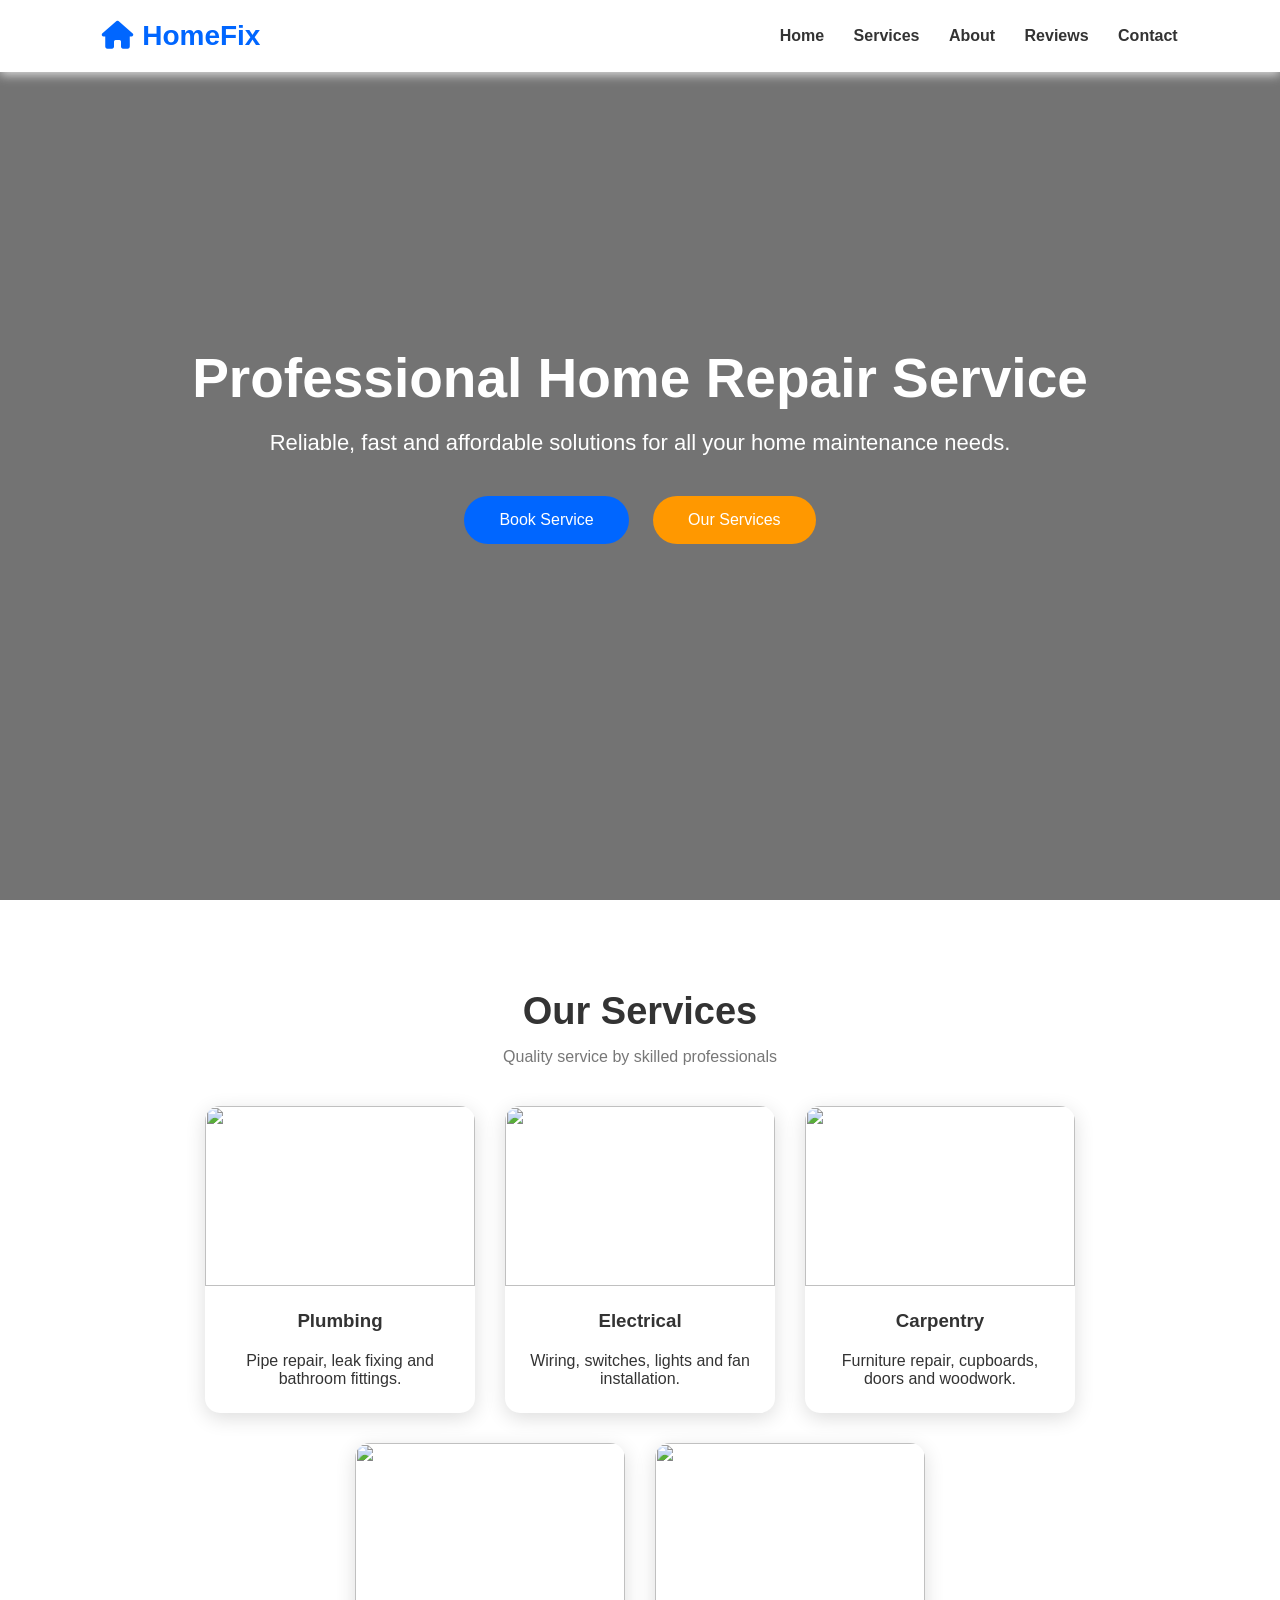
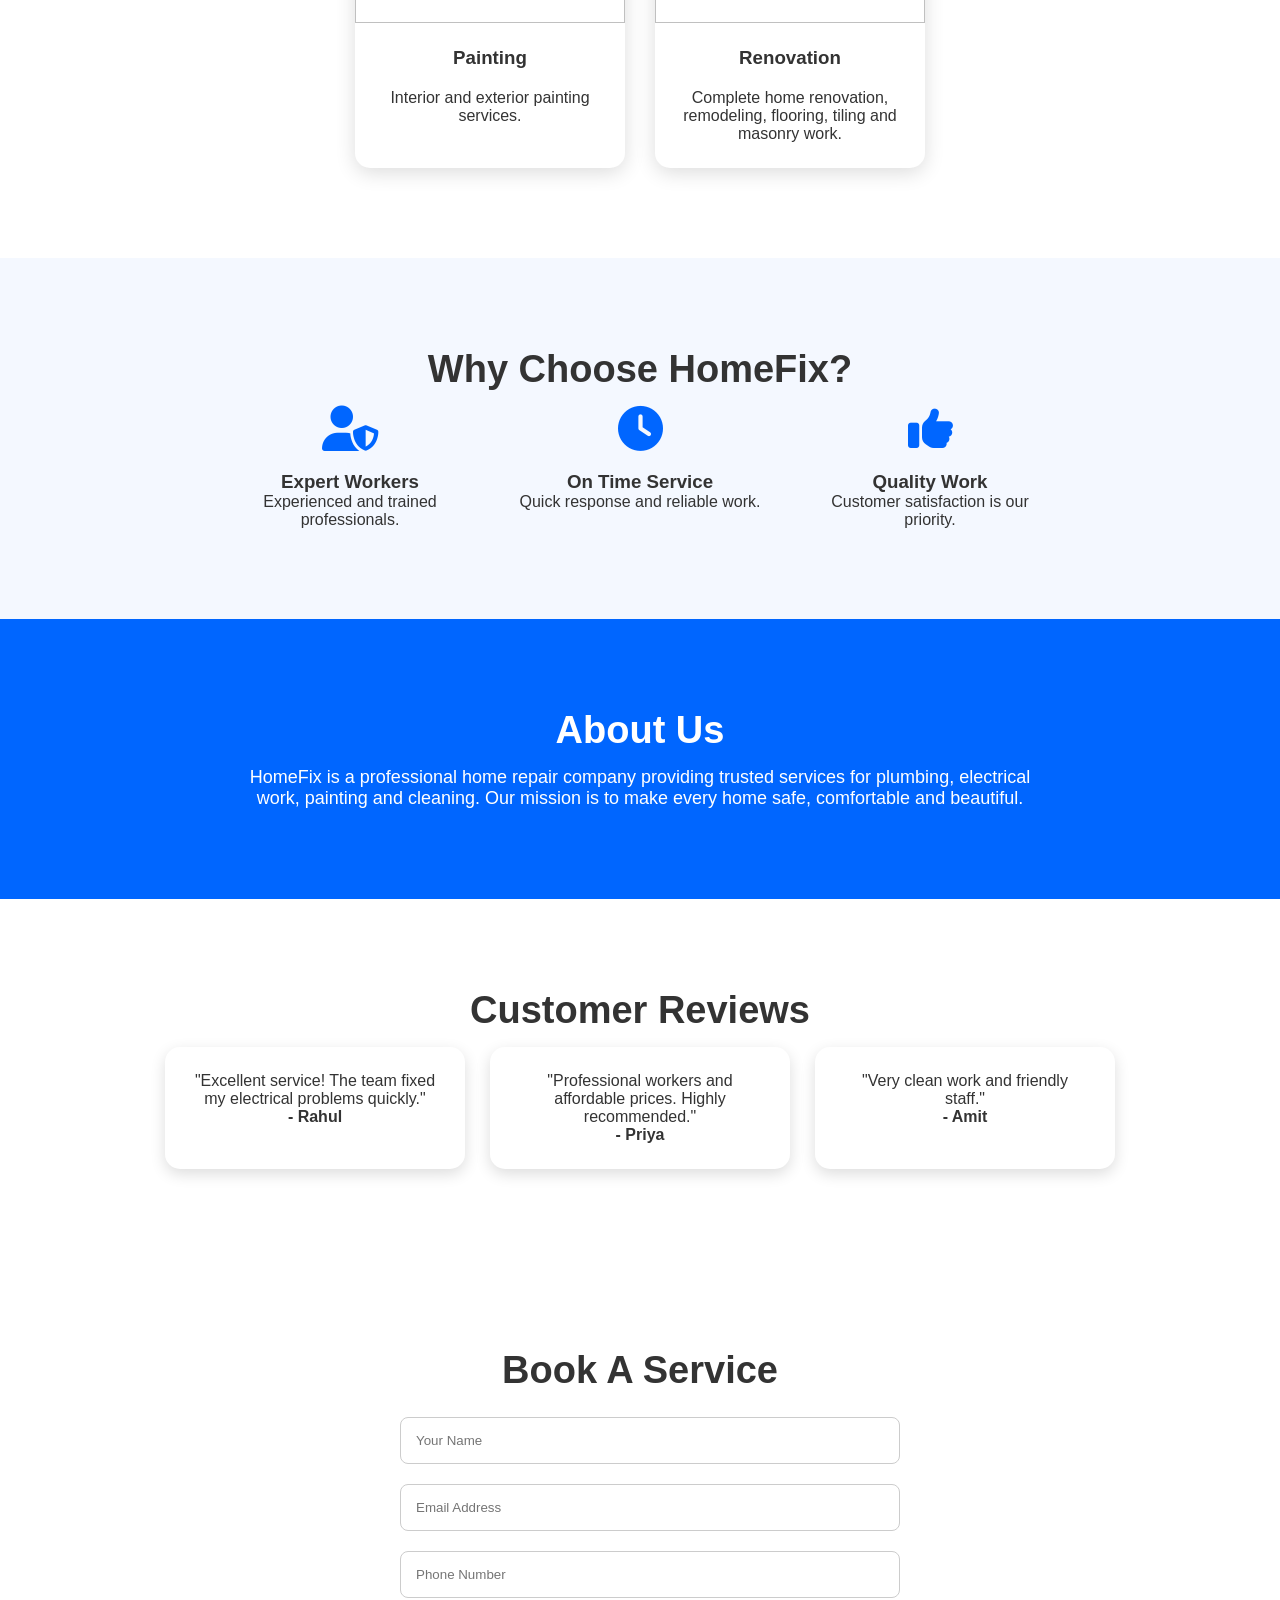
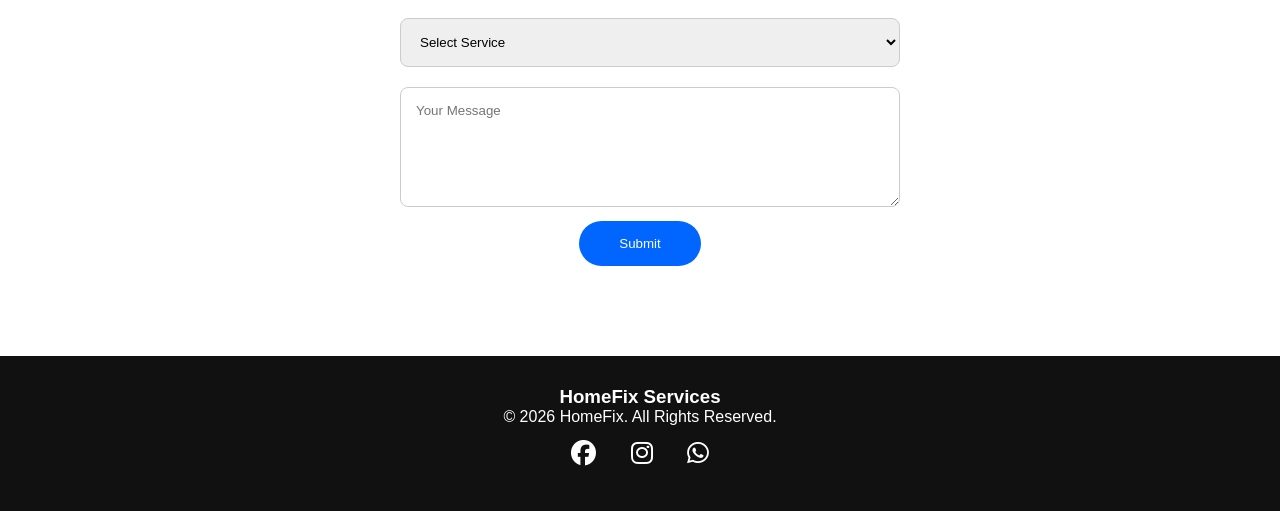
==== index.html @ 8b4955d4 "Add files via upload" ====
<!DOCTYPE html>
<html lang="en">
<head>
<meta charset="UTF-8">
<meta name="viewport" content="width=device-width, initial-scale=1.0">

<title>HomeFix Services | Professional Home Repair</title>

<link rel="stylesheet" href="style.css">

<link rel="stylesheet" href="https://cdnjs.cloudflare.com/ajax/libs/font-awesome/6.5.0/css/all.min.css">

</head>

<body>

<!-- Navbar -->
<header>
    <div class="logo">
        <i class="fa-solid fa-house"></i> HomeFix
    </div>

    <nav>
        <a href="#home">Home</a>
        <a href="#services">Services</a>
        <a href="#about">About</a>
        <a href="#reviews">Reviews</a>
        <a href="#contact">Contact</a>
    </nav>
</header>


<!-- Hero Section -->
<section class="hero" id="home">

<div class="hero-content">

<h1>Professional Home Repair Service</h1>

<p>
Reliable, fast and affordable solutions for all your home maintenance needs.
</p>

<div>
<a href="#contact" class="btn">Book Service</a>
<a href="#services" class="btn second">Our Services</a>
</div>

</div>

</section>



<!-- Services -->
<section id="services">

<h2>Our Services</h2>

<p class="subtitle">
Quality service by skilled professionals
</p>


<div class="service-container">

<div class="service-card">
<img src="images/plumbing.jpg">
<h3>Plumbing</h3>
<p>Pipe repair, leak fixing and bathroom fittings.</p>
</div>


<div class="service-card">
<img src="images/pic.jpeg">
<h3>Electrical</h3>
 <p>Wiring, switches, lights and fan installation.</p>
</div>

<div class="service-card">
<img src="images/carpenter.jpeg">
<h3>Carpentry</h3>
 <p>Furniture repair, cupboards, doors and woodwork.</p> 
</div>

<div class="service-card">
<img src="images/painting.avif">
<h3>Painting</h3>
 <p>Interior and exterior painting services.</p>
</div>


<div class="service-card">
<img src="images/reparing.jpg">
<h3>Renovation</h3>
  <p>Complete home renovation, remodeling, flooring, tiling and masonry work. </p>
</div>

</div>

</section>




<!-- Why Choose Us -->

<section class="choose">

<h2>Why Choose HomeFix?</h2>

<div class="features">

<div>
<i class="fa-solid fa-user-shield"></i>
<h3>Expert Workers</h3>
<p>Experienced and trained professionals.</p>
</div>


<div>
<i class="fa-solid fa-clock"></i>
<h3>On Time Service</h3>
<p>Quick response and reliable work.</p>
</div>


<div>
<i class="fa-solid fa-thumbs-up"></i>
<h3>Quality Work</h3>
<p>Customer satisfaction is our priority.</p>
</div>

</div>

</section>




<!-- About -->

<section id="about" class="about">

<h2>About Us</h2>

<p>
HomeFix is a professional home repair company providing trusted services
for plumbing, electrical work, painting and cleaning. Our mission is to make
every home safe, comfortable and beautiful.
</p>

</section>





<!-- Reviews -->

<section id="reviews">

<h2>Customer Reviews</h2>


<div class="reviews">

<div class="review">
<p>
"Excellent service! The team fixed my electrical problems quickly."
</p>
<h4>- Rahul</h4>
</div>


<div class="review">
<p>
"Professional workers and affordable prices. Highly recommended."
</p>
<h4>- Priya</h4>
</div>


<div class="review">
<p>
"Very clean work and friendly staff."
</p>
<h4>- Amit</h4>
</div>

</div>

</section>





<!-- Contact -->

<section id="contact" class="contact">

<h2>Book A Service</h2>


<form>

<input type="text" placeholder="Your Name">

<input type="email" placeholder="Email Address">

<input type="tel" placeholder="Phone Number">

<select>
<option>Select Service</option>
<option>Plumbing</option>
<option>Electrical</option>
<option>Painting</option>
<option>Cleaning</option>
</select>

<textarea placeholder="Your Message"></textarea>

<button onclick="submitForm()">Submit</button>

</form>

</section>




<!-- Footer -->

<footer>

<h3>HomeFix Services</h3>

<p>
© 2026 HomeFix. All Rights Reserved.
</p>

<div class="social">

<i class="fa-brands fa-facebook"></i>
<i class="fa-brands fa-instagram"></i>
<i class="fa-brands fa-whatsapp"></i>

</div>

</footer>



<script src="script.js"></script>

</body>
</html>
---- style.css ----
*{
margin:0;
padding:0;
box-sizing:border-box;
font-family:'Poppins',Arial,sans-serif;
}

html{
scroll-behavior:smooth;
}


body{
color:#333;
}


/* Navbar */

header{
position:fixed;
top:0;
width:100%;
background:white;
display:flex;
justify-content:space-between;
align-items:center;
padding:20px 8%;
z-index:1000;
box-shadow:0 3px 10px #ddd;
}


.logo{
font-size:28px;
font-weight:bold;
color:#0066ff;
}


nav a{
text-decoration:none;
color:#333;
margin-left:25px;
font-weight:600;
}



.hero{

height:100vh;

background:
linear-gradient(rgba(0,0,0,.55),rgba(0,0,0,.55)),
url("images/All-home-services.png");

background-size:cover;
background-position:center;

display:flex;
align-items:center;
justify-content:center;
text-align:center;

color:white;

}


.hero-content h1{

font-size:55px;
margin-bottom:20px;

}


.hero-content p{

font-size:22px;
margin-bottom:30px;

}


.btn{

display:inline-block;
padding:15px 35px;
background:#0066ff;
color:white;
text-decoration:none;
border-radius:30px;
margin:10px;

}


.second{

background:#ff9800;

}




section{

padding:90px 8%;
text-align:center;

}


h2{

font-size:38px;
margin-bottom:15px;

}


.subtitle{

color:#777;

}



/* Services */

.service-container{

display:flex;
gap:30px;
justify-content:center;
flex-wrap:wrap;
margin-top:40px;

}


.service-card{

width:270px;
background:white;
box-shadow:0 5px 20px #ddd;
border-radius:15px;
overflow:hidden;

}


.service-card img{

width:100%;
height:180px;
object-fit:cover;

}


.service-card h3{

margin:20px;

}


.service-card p{

padding:0 20px 25px;

}





/* Features */


.choose{

background:#f4f8ff;

}


.features{

display:flex;
justify-content:center;
gap:40px;
flex-wrap:wrap;

}


.features div{

width:250px;

}


.features i{

font-size:45px;
color:#0066ff;
margin-bottom:20px;

}




.about{

background:#0066ff;
color:white;

}


.about p{

max-width:800px;
margin:auto;
font-size:18px;

}




/* Reviews */


.reviews{

display:flex;
gap:25px;
justify-content:center;
flex-wrap:wrap;

}


.review{

width:300px;
padding:25px;
box-shadow:0 5px 15px #ddd;
border-radius:15px;

}




/* Contact */


form{

max-width:500px;
margin:auto;

}


input,textarea,select{

width:100%;
padding:15px;
margin:10px;
border:1px solid #ccc;
border-radius:8px;

}


textarea{

height:120px;

}


button{

background:#0066ff;
color:white;
padding:15px 40px;
border:none;
border-radius:25px;
cursor:pointer;

}




footer{

background:#111;
color:white;
text-align:center;
padding:30px;

}


.social i{

margin:15px;
font-size:25px;

}




@media(max-width:700px){

header{

flex-direction:column;

}


.hero-content h1{

font-size:35px;

}

nav{

margin-top:15px;

}

}
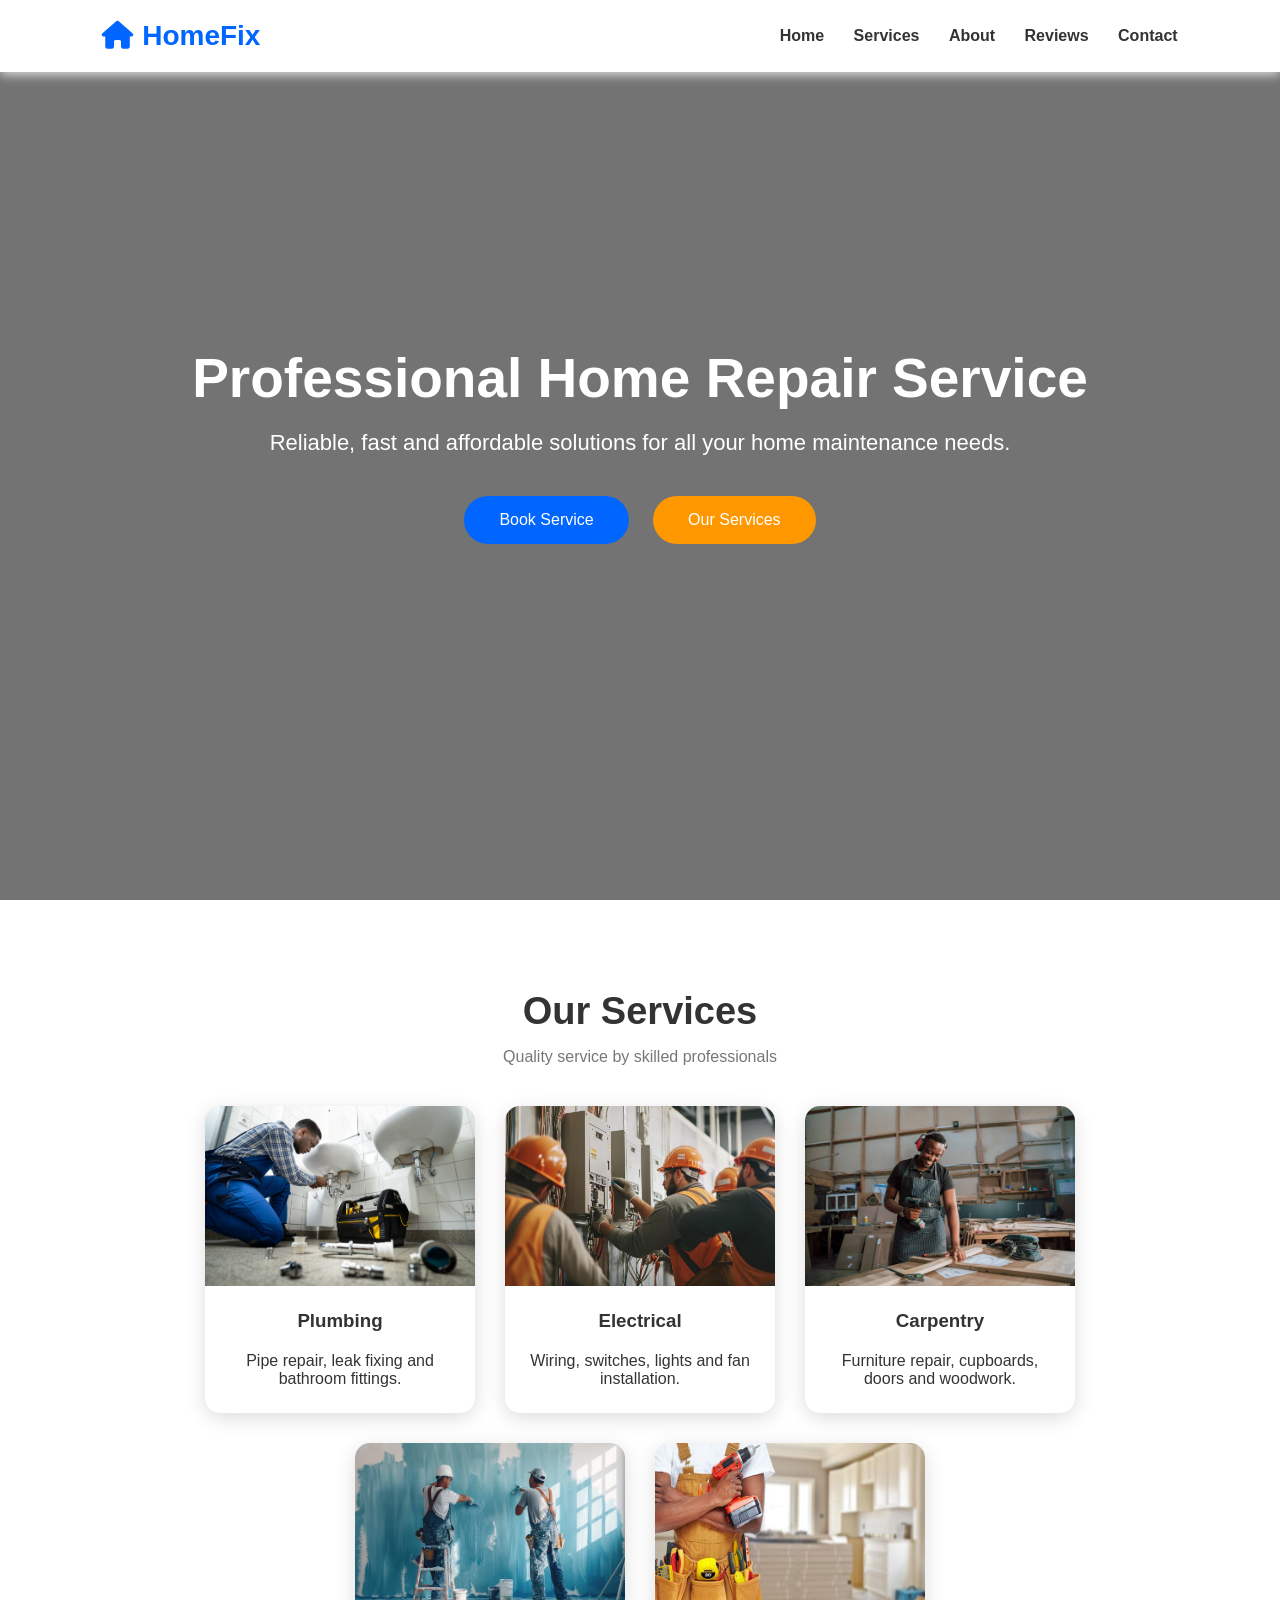
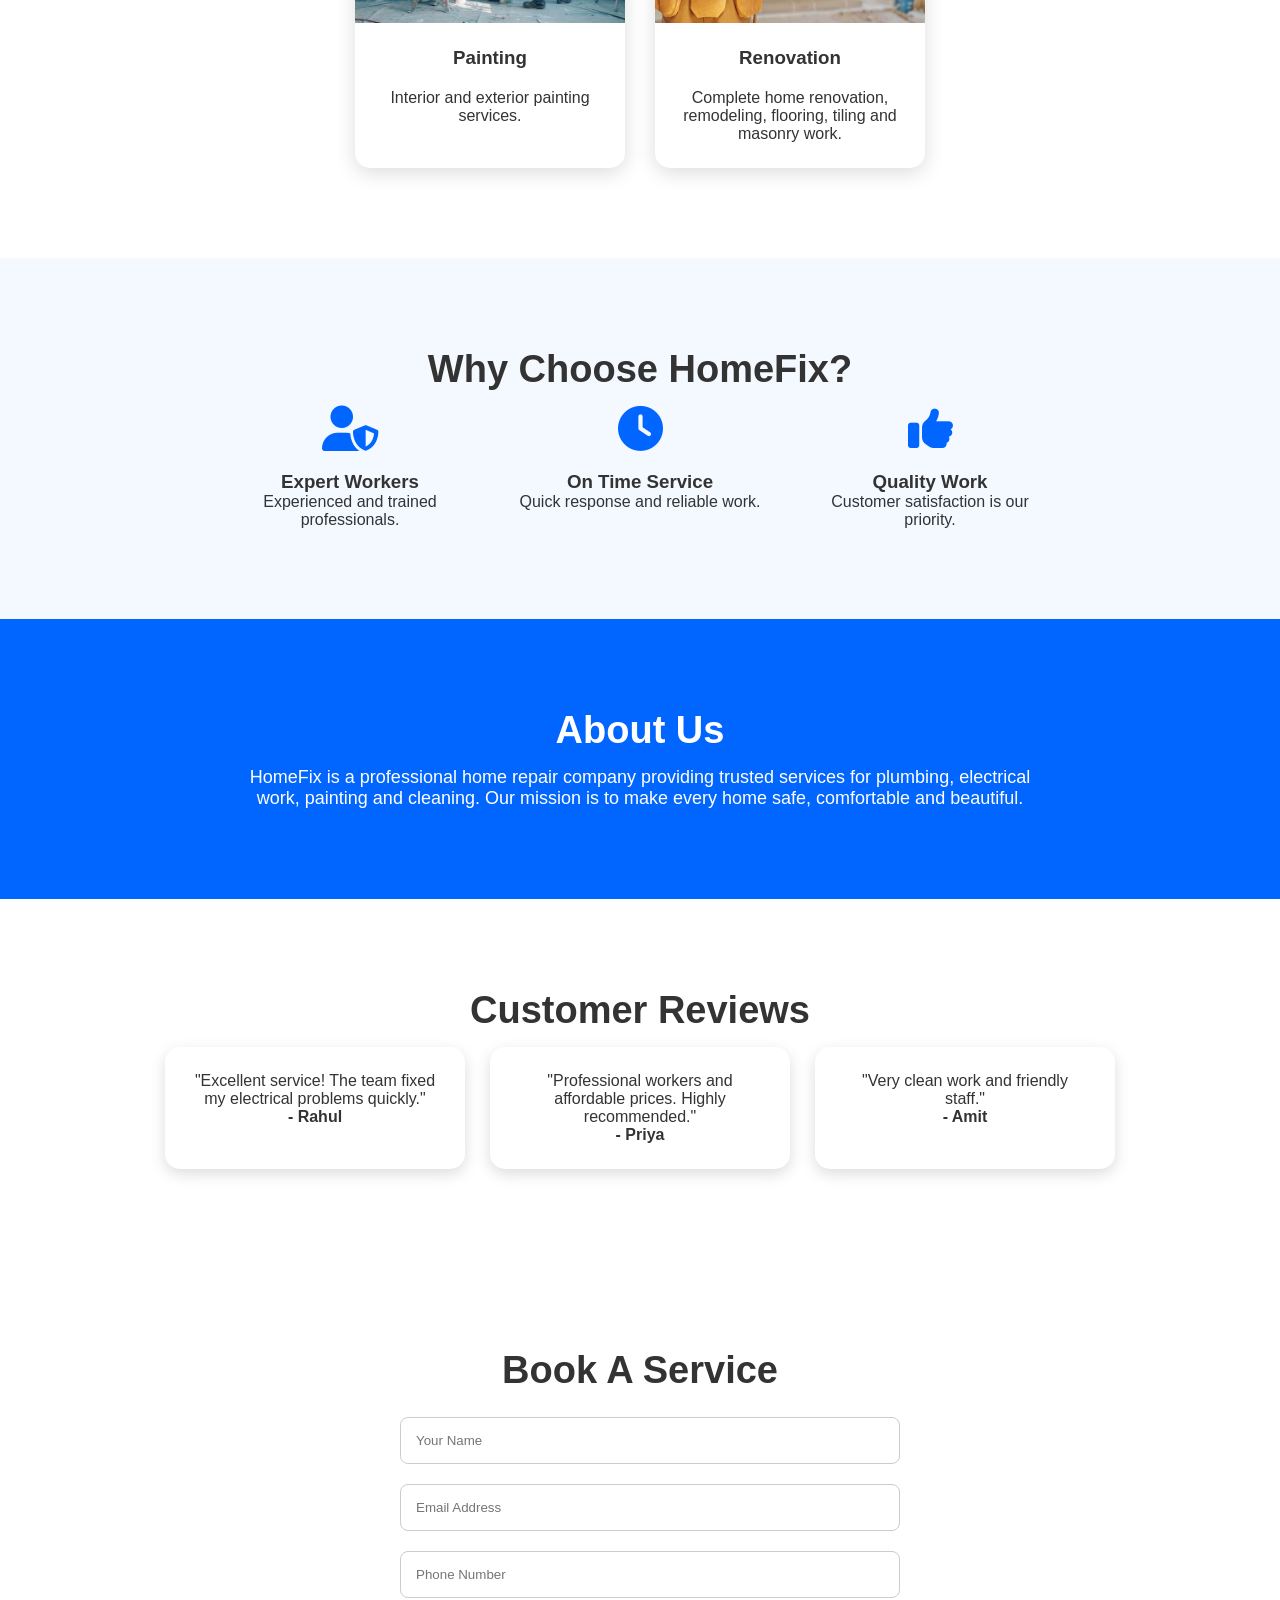
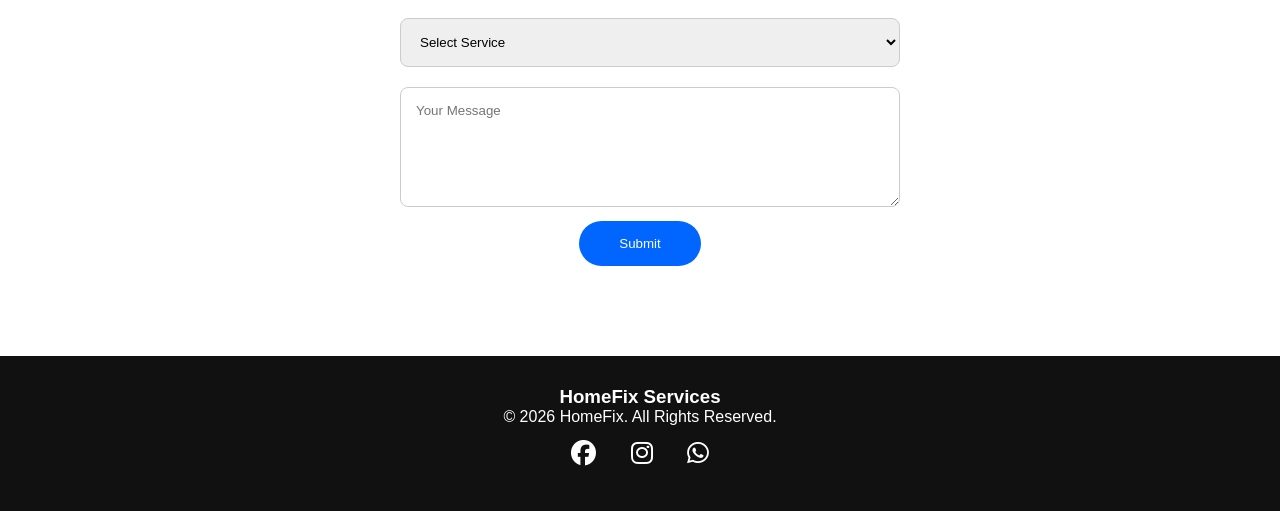
==== commit 5ffc821b: "Fix HTML encoding issues in index.html" ====
--- a/index.html
+++ b/index.html
@@ -65,33 +65,33 @@
 <div class="service-container">
 
 <div class="service-card">
-<img src="images/plumbing.jpg">
+<img src="plumbing.jpg">
 <h3>Plumbing</h3>
 <p>Pipe repair, leak fixing and bathroom fittings.</p>
 </div>
 
 
 <div class="service-card">
-<img src="images/pic.jpeg">
+<img src="pic.jpeg">
 <h3>Electrical</h3>
  <p>Wiring, switches, lights and fan installation.</p>
 </div>
 
 <div class="service-card">
-<img src="images/carpenter.jpeg">
+<img src="carpenter.jpeg">
 <h3>Carpentry</h3>
  <p>Furniture repair, cupboards, doors and woodwork.</p> 
 </div>
 
 <div class="service-card">
-<img src="images/painting.avif">
+<img src="painting.avif">
 <h3>Painting</h3>
  <p>Interior and exterior painting services.</p>
 </div>
 
 
 <div class="service-card">
-<img src="images/reparing.jpg">
+<img src="reparing.jpg">
 <h3>Renovation</h3>
   <p>Complete home renovation, remodeling, flooring, tiling and masonry work. </p>
 </div>
@@ -255,4 +255,4 @@
 <script src="script.js"></script>
 
 </body>
-</html>+</html>
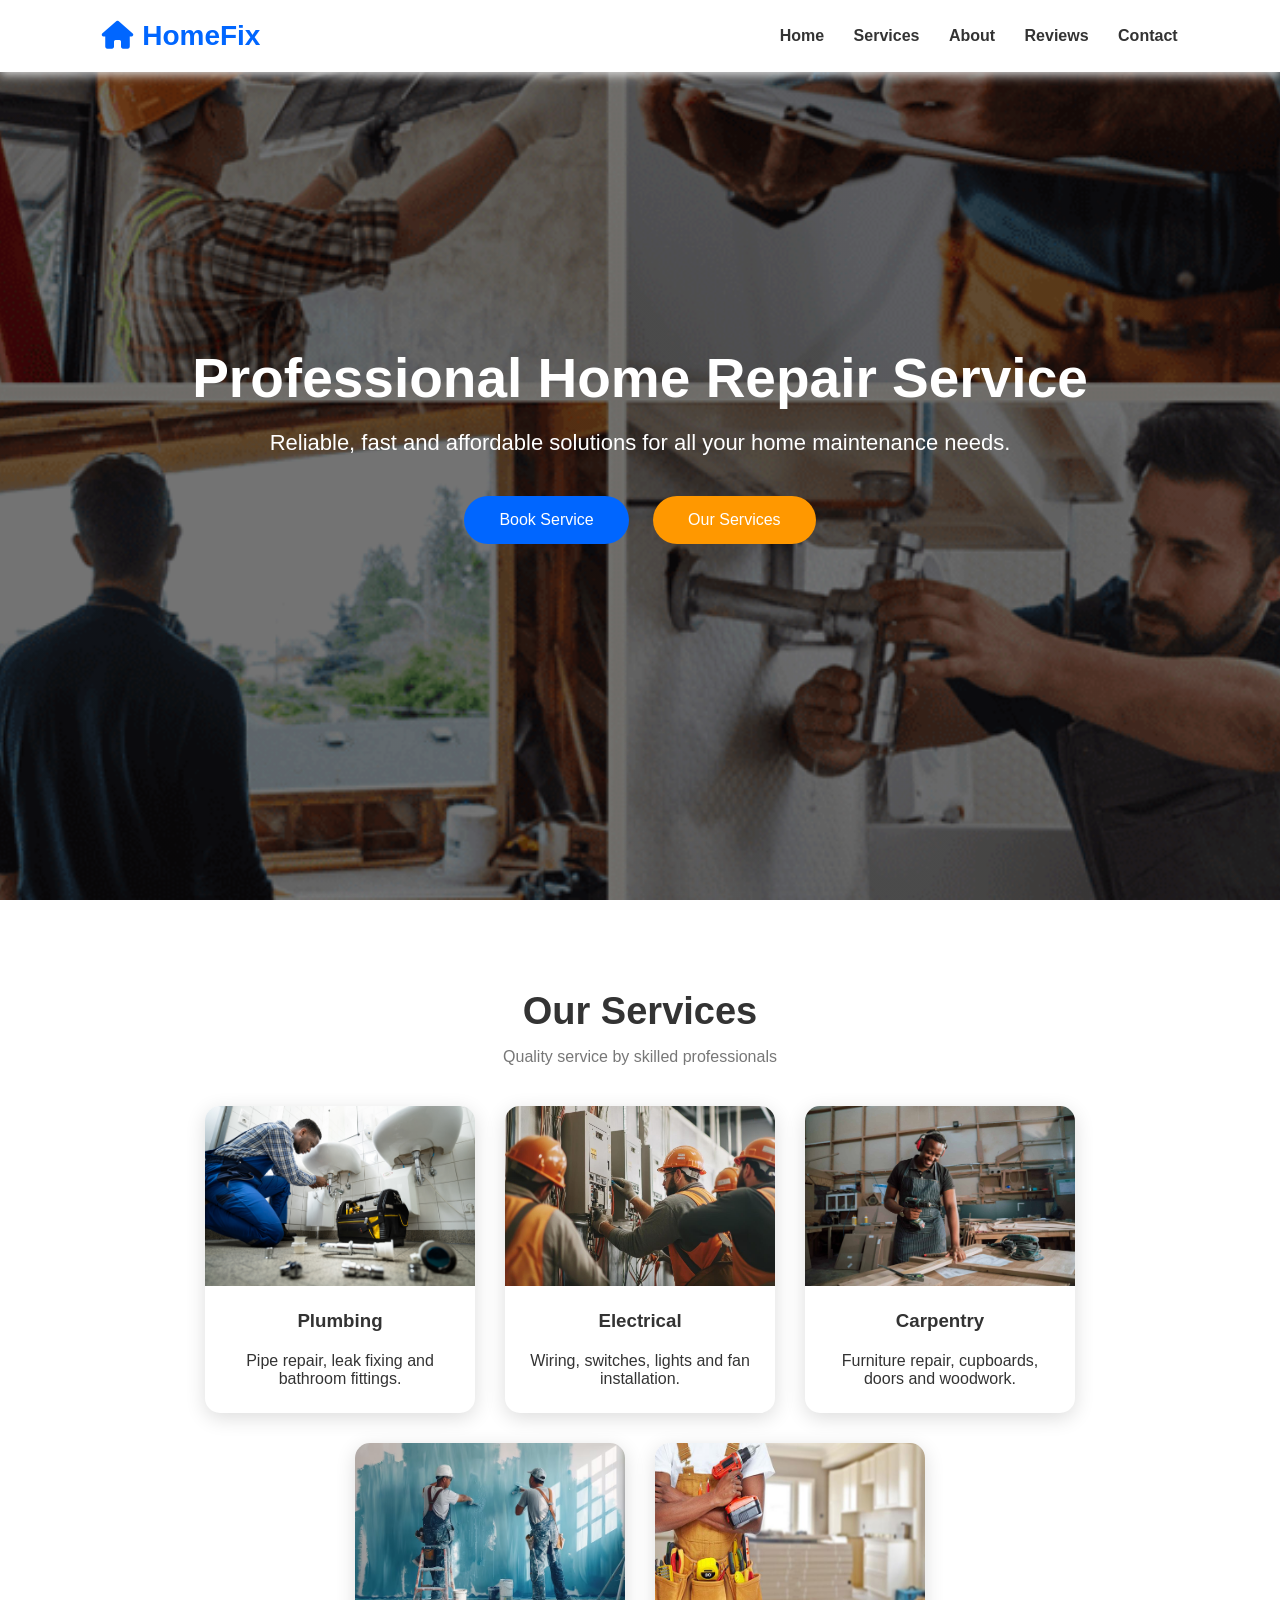
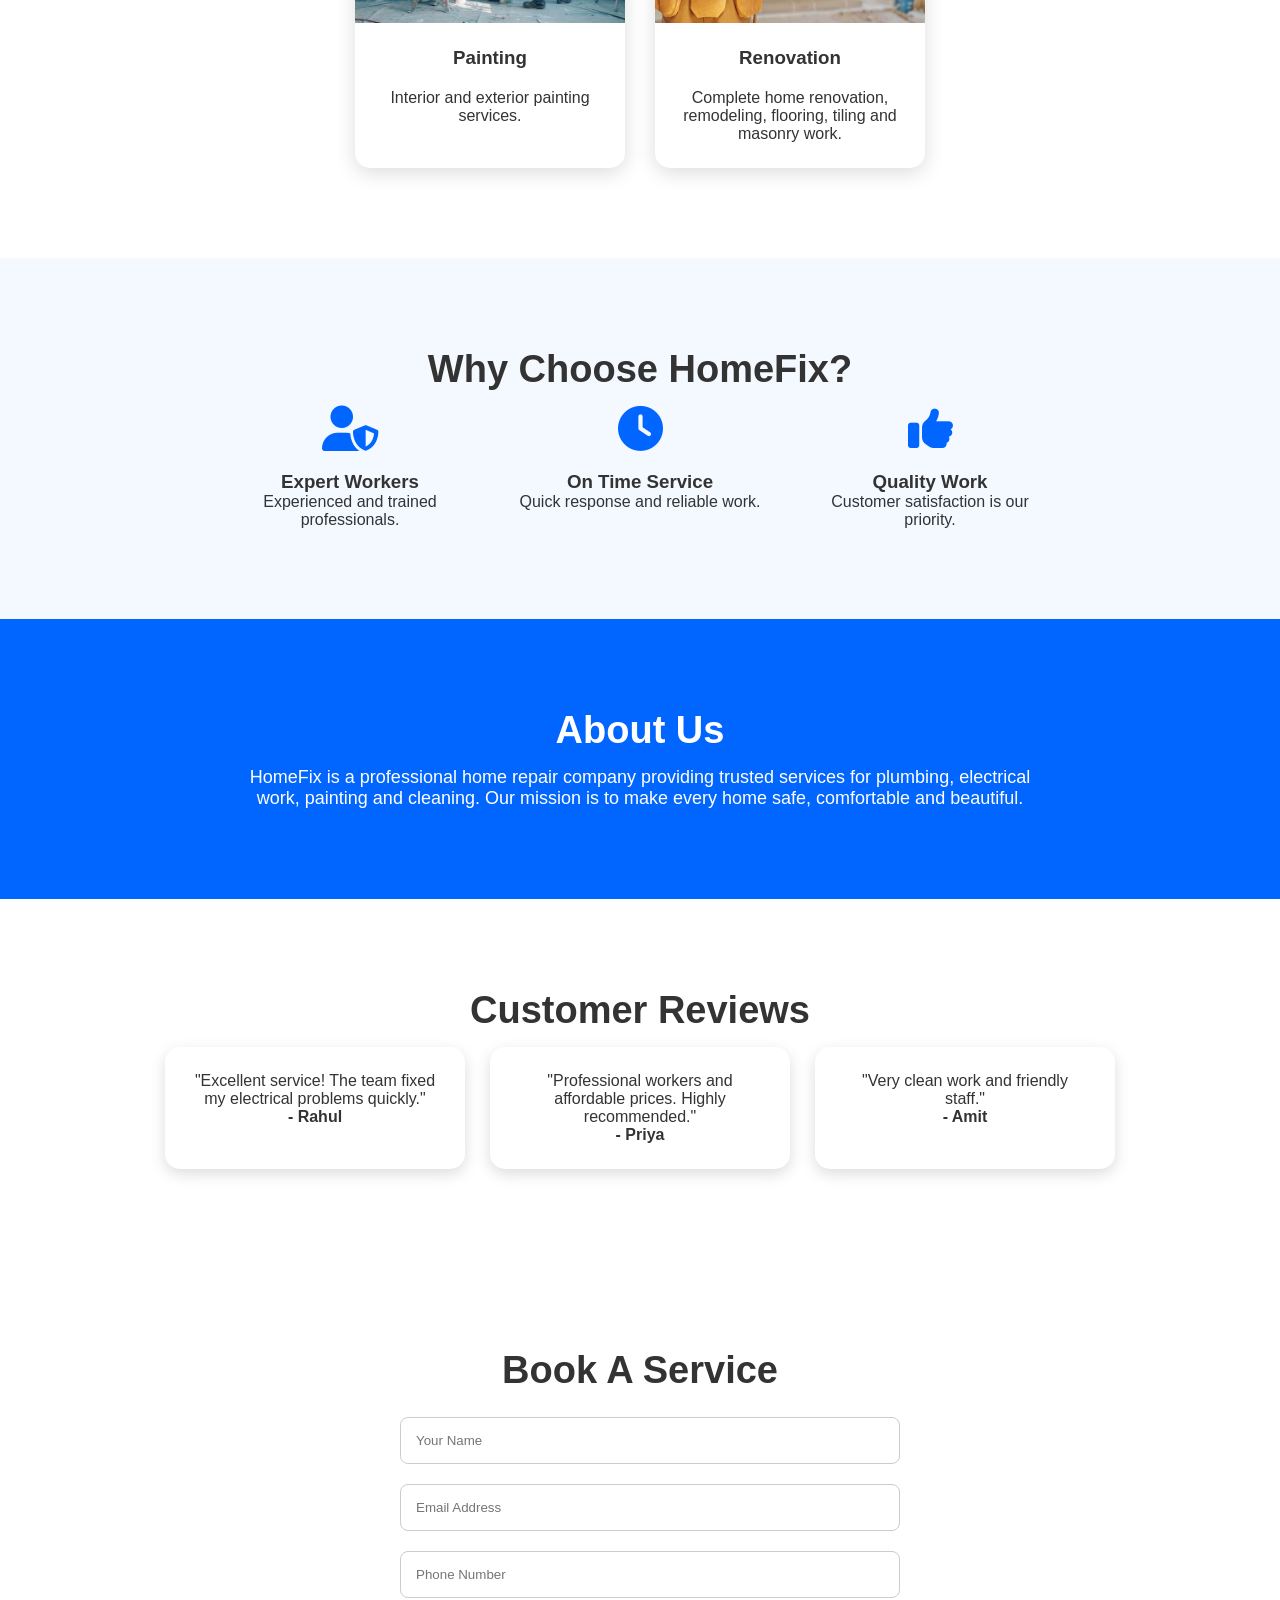
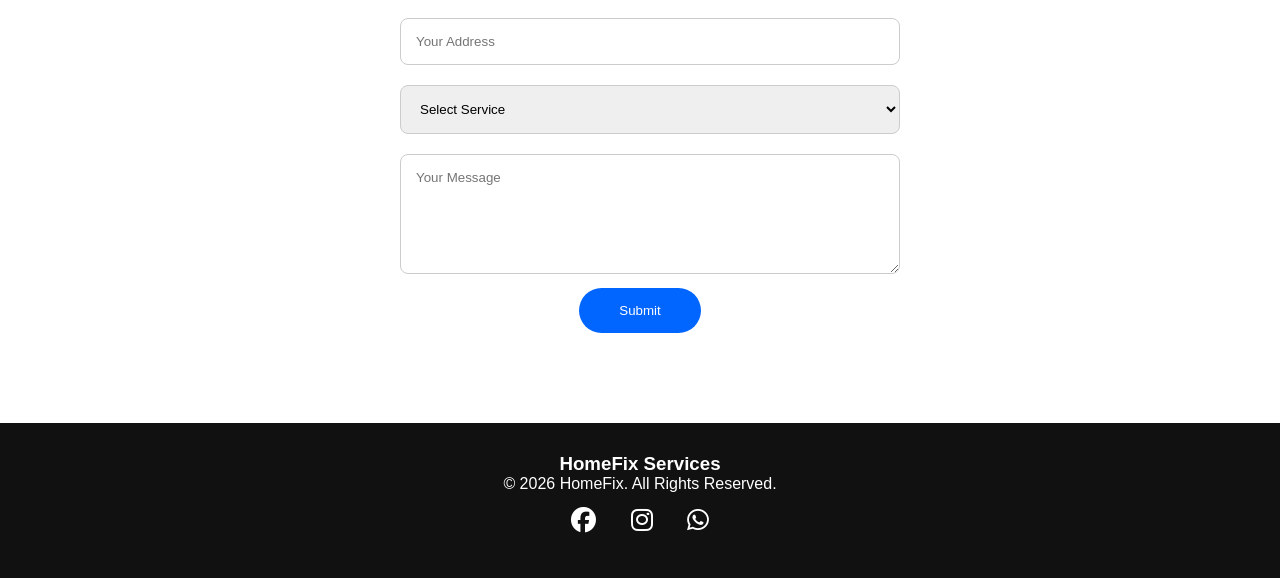
==== commit 949280ce: "Update index.html" ====
--- a/index.html
+++ b/index.html
@@ -211,6 +211,8 @@
 
 <input type="tel" placeholder="Phone Number">
 
+<input type="address" placeholder="Your Address">
+
 <select>
 <option>Select Service</option>
 <option>Plumbing</option>
--- a/style.css
+++ b/style.css
@@ -53,7 +53,7 @@
 
 background:
 linear-gradient(rgba(0,0,0,.55),rgba(0,0,0,.55)),
-url("images/All-home-services.png");
+url("All-home-services.png");
 
 background-size:cover;
 background-position:center;
@@ -346,4 +346,4 @@
 
 }
 
-}+}
